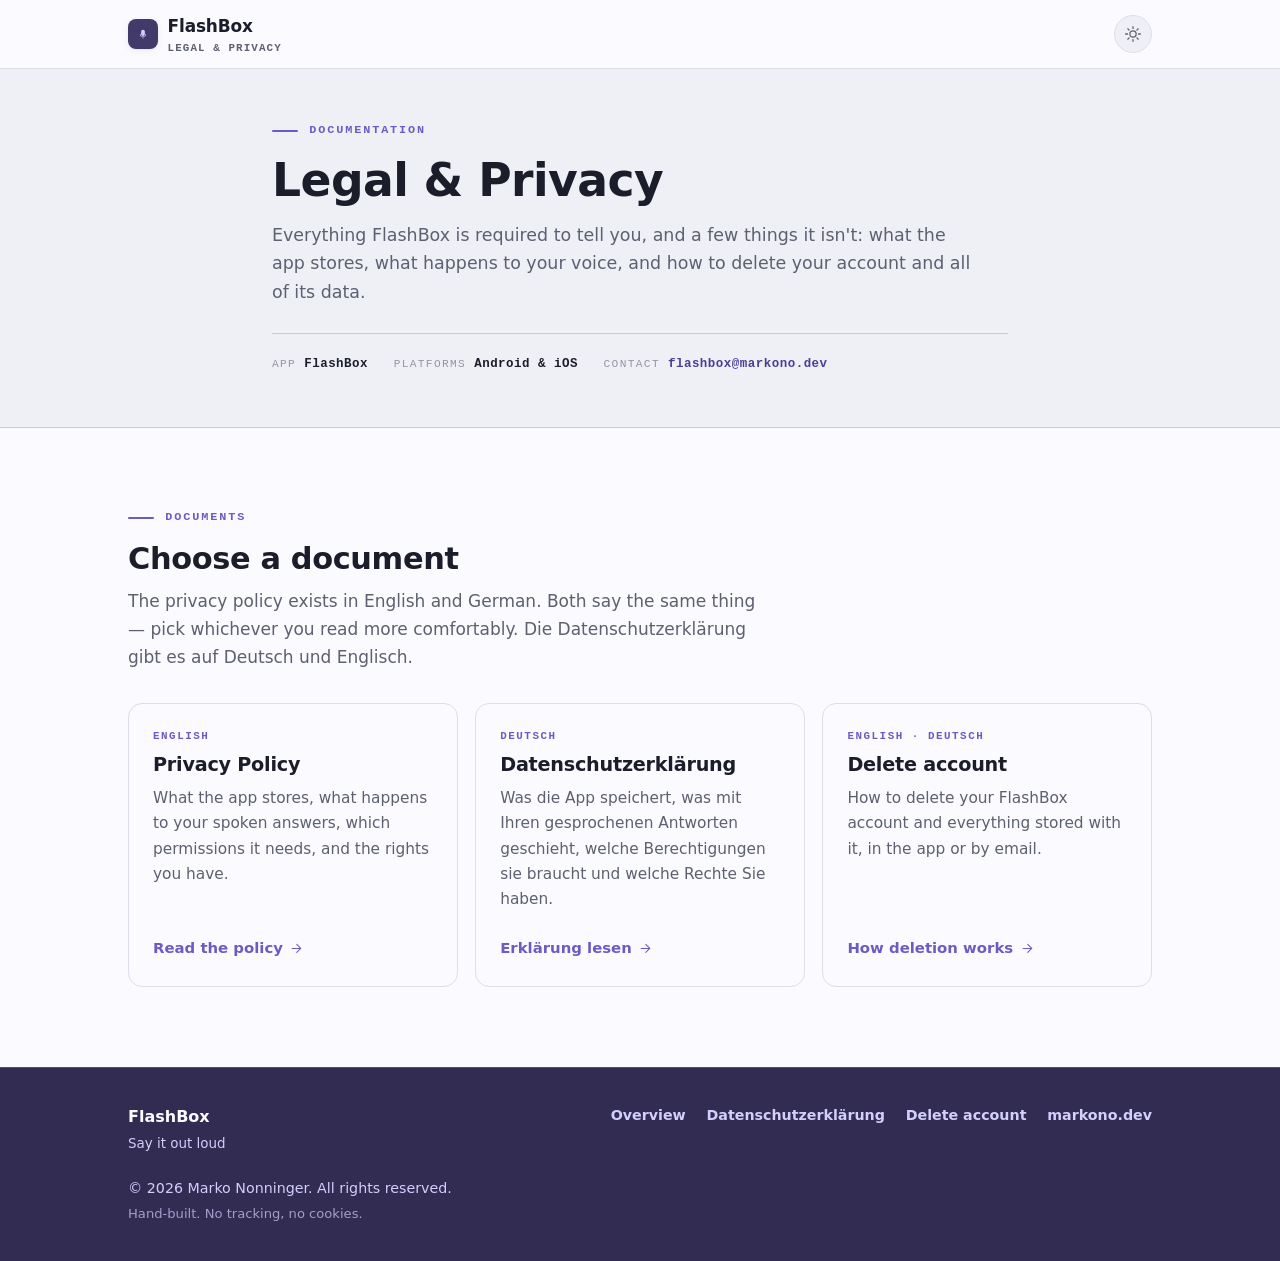
==== index.html @ 796fe986 "feat: privacy policy (EN/DE), overview and account deletion page The public legal pages for the Flas" ====
<!DOCTYPE html>
<html lang="en" data-theme="auto">
<head>
<meta charset="UTF-8">
<meta name="viewport" content="width=device-width, initial-scale=1.0">

<title>Legal &amp; Privacy — FlashBox</title>
<meta name="description" content="Legal and privacy documents for FlashBox, the spoken flashcard app: privacy policy in English and German, and how to delete your account.">
<meta name="author" content="Marko Nonninger">
<link rel="canonical" href="https://markono-code.github.io/FlashBox-Docs/">


<meta property="og:type" content="article">
<meta property="og:url" content="https://markono-code.github.io/FlashBox-Docs/">
<meta property="og:title" content="Legal &amp; Privacy — FlashBox">
<meta property="og:description" content="Legal and privacy documents for FlashBox, the spoken flashcard app: privacy policy in English and German, and how to delete your account.">

<meta name="theme-color" content="#fafaff" media="(prefers-color-scheme: light)">
<meta name="theme-color" content="#161826" media="(prefers-color-scheme: dark)">

<link rel="icon" href="assets/img/favicon.svg" type="image/svg+xml">
<link rel="stylesheet" href="assets/css/docs.css">

<script>
  (function () {
    try {
      var t = localStorage.getItem("markono.theme");
      if (t === "light" || t === "dark" || t === "auto") {
        document.documentElement.setAttribute("data-theme", t);
      }
    } catch (e) { /* private mode — the "auto" default in the markup stands */ }
  })();
</script>
</head>

<body>

<a class="skip-link" href="#main">Skip to content</a>

<header class="site-header">
  <div class="shell site-header__inner">

    <a class="brand" href="./" aria-label="FlashBox documentation — home">
      <img class="brand__logo" src="assets/img/flashbox-icon.svg" alt="" width="30" height="30">
      <span>
        <span class="brand__text">FlashBox</span>
        <span class="brand__sub">Legal &amp; Privacy</span>
      </span>
    </a>

    <div class="header-tools">

      <button type="button" class="icon-btn" id="themeToggle"
              aria-label="Colour theme: automatic" title="Colour theme: automatic">
        <svg class="icon icon--sun" viewBox="0 0 24 24" aria-hidden="true" focusable="false">
          <circle cx="12" cy="12" r="4.2"/>
          <path d="M12 2.2v2.4M12 19.4v2.4M2.2 12h2.4M19.4 12h2.4M5.1 5.1l1.7 1.7M17.2 17.2l1.7 1.7M18.9 5.1l-1.7 1.7M6.8 17.2l-1.7 1.7"/>
        </svg>
        <svg class="icon icon--moon" viewBox="0 0 24 24" aria-hidden="true" focusable="false">
          <path d="M20.5 14.8A8.6 8.6 0 0 1 9.2 3.5a8.6 8.6 0 1 0 11.3 11.3z"/>
        </svg>
      </button>
    </div>

  </div>
</header>

<main id="main">

  <section class="doc-hero">
    <div class="shell doc-hero__inner">
      <p class="kicker kicker--onDark">Documentation</p>
      <h1>Legal &amp; Privacy</h1>
      <p class="doc-hero__lead">
        Everything FlashBox is required to tell you, and a few things it isn't: what the app stores, what happens to your voice, and how to delete your account and all of its data.
      </p>

      <div class="doc-meta">
        <span class="doc-meta__item">
          <span class="doc-meta__key">App</span>
          <span class="doc-meta__val">FlashBox</span>
        </span>
        <span class="doc-meta__item">
          <span class="doc-meta__key">Platforms</span>
          <span class="doc-meta__val">Android &amp; iOS</span>
        </span>
        <span class="doc-meta__item">
          <span class="doc-meta__key">Contact</span>
          <span class="doc-meta__val"><a href="mailto:flashbox@markono.dev">flashbox@markono.dev</a></span>
        </span>
      </div>
    </div>
  </section>

  <section class="section">
    <div class="shell">
      <p class="kicker">Documents</p>
      <h2 style="font-size: clamp(1.4rem, 3vw, 1.9rem);">Choose a document</h2>
      <p style="color: var(--muted); max-width: 40rem; margin-top: .6rem;">
        The privacy policy exists in English and German. Both say the same thing —
        pick whichever you read more comfortably.
        <span lang="de">Die Datenschutzerklärung gibt es auf Deutsch und Englisch.</span>
      </p>

      <div class="doc-cards">

        <a class="doc-card" href="privacy-policy.html" hreflang="en">
          <span class="doc-card__lang">English</span>
          <h3 class="doc-card__title">Privacy Policy</h3>
          <p class="doc-card__text">
            What the app stores, what happens to your spoken answers, which permissions it needs, and the rights you have.
          </p>
          <span class="doc-card__go">
            Read the policy
            <svg class="icon" viewBox="0 0 24 24" aria-hidden="true" focusable="false">
              <path d="M5 12h13M12.5 5.5 19 12l-6.5 6.5"/>
            </svg>
          </span>
        </a>

        <a class="doc-card" href="datenschutzerklaerung.html" hreflang="de" lang="de">
          <span class="doc-card__lang">Deutsch</span>
          <h3 class="doc-card__title">Datenschutzerklärung</h3>
          <p class="doc-card__text">
            Was die App speichert, was mit Ihren gesprochenen Antworten geschieht, welche Berechtigungen sie braucht und welche Rechte Sie haben.
          </p>
          <span class="doc-card__go">
            Erklärung lesen
            <svg class="icon" viewBox="0 0 24 24" aria-hidden="true" focusable="false">
              <path d="M5 12h13M12.5 5.5 19 12l-6.5 6.5"/>
            </svg>
          </span>
        </a>

        <a class="doc-card" href="delete-account/" hreflang="en">
          <span class="doc-card__lang">English · Deutsch</span>
          <h3 class="doc-card__title">Delete account</h3>
          <p class="doc-card__text">
            How to delete your FlashBox account and everything stored with it, in the app or by email.
          </p>
          <span class="doc-card__go">
            How deletion works
            <svg class="icon" viewBox="0 0 24 24" aria-hidden="true" focusable="false">
              <path d="M5 12h13M12.5 5.5 19 12l-6.5 6.5"/>
            </svg>
          </span>
        </a>

      </div>
    </div>
  </section>

</main>

<footer class="site-footer">
  <div class="shell site-footer__inner">
    <div class="site-footer__brand">
      <span class="brand__text">FlashBox</span>
      <span class="site-footer__tagline">Say it out loud</span>
    </div>

    <nav class="site-footer__links" aria-label="Documents">
      <a href="./">Overview</a>
      <a href="datenschutzerklaerung.html" lang="de">Datenschutzerklärung</a>
      <a href="delete-account/">Delete account</a>
      <a href="https://markono.dev/" rel="noopener">markono.dev</a>
    </nav>

    <div class="site-footer__meta">
      <span>&copy; <span id="year">2026</span> Marko Nonninger. All rights reserved.</span>
      <span class="site-footer__built">Hand-built. No tracking, no cookies.</span>
    </div>
  </div>
</footer>

<script src="assets/js/docs.js"></script>
</body>
</html>
---- assets/css/docs.css ----
/* =============================================================================
   FlashBox — documentation stylesheet

   A sibling to markono.dev and the Tap2Card docs, not a copy. Structure, spacing,
   type scale and the component vocabulary (.shell, .kicker, .btn, .site-header,
   .site-footer) are theirs; what changes is the token block, taken from the
   app's own Color.kt (Android/app/src/main/java/com/flashbox/ui/theme/Color.kt):

       #6B5CC4  accent        (light)      #9184D9  accent        (dark)
       #4A3D99  accentText    (light)      #B5ABFC  accentPressed (dark)
       #FAFAFF  surface       (light)      #161826  bg            (dark)
       #EFF0F6  bg            (light)      #20222F  surface       (dark)

   Three deliberate choices, as the family asks: the ground is the app's own
   lavender-tinted off-white and night blue; the display face stays system sans
   (no webfont - a font link would be the only third-party request on a page
   whose footer says there is none); there is no second accent.

   No build step, no dependencies. Opening the file in a browser is the whole
   dev loop.

   Teil einer Design-Familie: markono.dev, Tap2Card-Docs, Ausgetrunken-Docs und
   FlashBox-Docs teilen Struktur, Komponentennamen, Token-Vokabular und
   Theme-Mechanik. Was sie teilen, was bewusst auseinanderlaeuft und warum es
   KEINE gemeinsame CSS-Datei gibt, steht in MarkoNoDev/docs/DESIGN_FAMILY.md.
   Aenderungen am Skelett gehoeren in alle Dateien.

   Structure
     1. Tokens          — light + dark, one place
     2. Reset & base
     3. Layout helpers  — .shell, .kicker
     4. Components      — buttons, icons, panels
     5. Header & nav
     6. Doc hero
     7. Landing page
     8. Legal documents — TOC, prose, permissions
     9. Footer
    10. Motion & print
   ============================================================================= */

/* ============================================================ 1. TOKENS ==== */

:root {
  /* Colour — light */
  --bg:            #fafaff;
  --bg-alt:        #eff0f6;
  --bg-deep:       #4a3d99;
  --bg-deep-2:     #332c52;
  --hero-bg:       #eff0f6;

  --ink:           #2b2e3f;
  --ink-strong:    #1b1d2a;
  --muted:         #5c6070;

  --line:          #dcdeea;
  --line-strong:   #c5c9d8;

  --accent:        #6b5cc4;
  --accent-strong: #4a3d99;
  --accent-soft:   #e2ddf8;
  --link:          #4a3d99;

  --on-deep:       #fafaff;
  --on-deep-soft:  #d2cefd;
  --on-deep-line:  rgba(255, 255, 255, .16);

  --warn:          #8a6320;
  --warn-bg:       #f6eddc;
  --warn-line:     #e3cfa4;

  --shadow-sm:     0 1px 2px rgba(27, 34, 43, .06), 0 2px 8px rgba(27, 34, 43, .05);
  --shadow-md:     0 2px 6px rgba(27, 34, 43, .07), 0 12px 32px rgba(27, 34, 43, .10);

  /* Type — identical to markono.dev, so no webfont and no flash of fallback. */
  --font-sans: "Segoe UI", system-ui, -apple-system, "Helvetica Neue", Arial, sans-serif;
  --font-mono: ui-monospace, "SFMono-Regular", "JetBrains Mono", "Cascadia Mono",
               Consolas, "Liberation Mono", monospace;

  /* Space & shape */
  --shell:   1120px;
  --gutter:  clamp(1.25rem, 5vw, 3rem);
  --radius:  14px;
  --radius-sm: 9px;

  --header-h: 68px;

  color-scheme: light;
}

/* Dark palette. The inline head script writes data-theme on <html>: "light",
   "dark" or "auto". Two selectors need it — an explicit dark choice, and "auto"
   while the OS is dark — so the block is repeated once inside the media query.
   Keep the two copies in sync; they are the only duplicated rules in this file. */
:root[data-theme="light"] { color-scheme: light; }

:root[data-theme="dark"] {
  --bg:            #161826;
  --bg-alt:        #20222f;
  --bg-deep:       #332c52;
  --bg-deep-2:     #12131d;
  --hero-bg:       #20222f;

  --ink:           #e9e9ed;
  --ink-strong:    #fafaff;
  --muted:         #9397ab;

  --line:          #33364a;
  --line-strong:   #4b5066;

  --accent:        #9184d9;
  --accent-strong: #b5abfc;
  --accent-soft:   #332c52;
  --link:          #b5abfc;

  --on-deep:       #e9e9ed;
  --on-deep-soft:  #d2cefd;
  --on-deep-line:  rgba(255, 255, 255, .12);

  --warn:          #e0b970;
  --warn-bg:       #33280f;
  --warn-line:     #574417;

  --shadow-sm:     0 1px 2px rgba(0, 0, 0, .3), 0 2px 8px rgba(0, 0, 0, .22);
  --shadow-md:     0 2px 6px rgba(0, 0, 0, .35), 0 12px 32px rgba(0, 0, 0, .3);

  color-scheme: dark;
}

@media (prefers-color-scheme: dark) {
  :root[data-theme="auto"] {
    --bg:            #161826;
    --bg-alt:        #20222f;
    --bg-deep:       #332c52;
    --bg-deep-2:     #12131d;
    --hero-bg:       #20222f;

    --ink:           #e9e9ed;
    --ink-strong:    #fafaff;
    --muted:         #9397ab;

    --line:          #33364a;
    --line-strong:   #4b5066;

    --accent:        #9184d9;
    --accent-strong: #b5abfc;
    --accent-soft:   #332c52;
    --link:          #b5abfc;

    --on-deep:       #e9e9ed;
    --on-deep-soft:  #d2cefd;
    --on-deep-line:  rgba(255, 255, 255, .12);

    --warn:          #e0b970;
    --warn-bg:       #33280f;
    --warn-line:     #574417;

    --shadow-sm:     0 1px 2px rgba(0, 0, 0, .3), 0 2px 8px rgba(0, 0, 0, .22);
    --shadow-md:     0 2px 6px rgba(0, 0, 0, .35), 0 12px 32px rgba(0, 0, 0, .3);

    color-scheme: dark;
  }
}


/* ==================================================== 2. RESET & BASE ==== */

*, *::before, *::after { box-sizing: border-box; }

html {
  scroll-behavior: smooth;
  scroll-padding-top: calc(var(--header-h) + 20px);
  -webkit-text-size-adjust: 100%;
}

body {
  margin: 0;
  background: var(--bg);
  color: var(--ink);
  font-family: var(--font-sans);
  font-size: 1.0625rem;
  line-height: 1.65;
  -webkit-font-smoothing: antialiased;
  text-rendering: optimizeLegibility;
}

h1, h2, h3, h4 {
  margin: 0;
  color: var(--ink-strong);
  line-height: 1.18;
  font-weight: 700;
  letter-spacing: -0.012em;
}

p { margin: 0 0 1.05em; }
p:last-child { margin-bottom: 0; }

ul, ol { margin: 0; padding: 0; list-style: none; }

a { color: var(--link); text-decoration: none; }
a:hover { text-decoration: underline; text-underline-offset: 3px; }

strong { font-weight: 700; color: var(--ink-strong); }

img { max-width: 100%; height: auto; display: block; }

:focus-visible {
  outline: 2px solid var(--accent);
  outline-offset: 3px;
  border-radius: 4px;
}

.skip-link {
  position: absolute;
  left: -9999px;
  top: 0;
  z-index: 200;
  background: var(--accent);
  color: #fff;
  padding: 12px 20px;
  border-radius: 0 0 var(--radius-sm) 0;
  font-weight: 600;
}
.skip-link:focus { left: 0; text-decoration: none; }

.visually-hidden {
  position: absolute;
  width: 1px; height: 1px;
  margin: -1px; padding: 0;
  overflow: hidden;
  clip: rect(0 0 0 0);
  white-space: nowrap;
  border: 0;
}


/* =================================================== 3. LAYOUT HELPERS ==== */

.shell {
  width: 100%;
  max-width: var(--shell);
  margin-inline: auto;
  padding-inline: var(--gutter);
}

.section { padding-block: clamp(3rem, 7vw, 5rem); }
.section--alt { background: var(--bg-alt); border-block: 1px solid var(--line); }

/* Small mono label above a title — the "code" side of the brand, carried over
   from markono.dev unchanged because it is the most recognisable element there. */
.kicker {
  font-family: var(--font-mono);
  font-size: .74rem;
  font-weight: 600;
  letter-spacing: .16em;
  text-transform: uppercase;
  color: var(--accent);
  margin: 0 0 .85rem;
  display: flex;
  align-items: center;
  gap: .7rem;
}
.kicker::before {
  content: "";
  width: 26px;
  height: 2px;
  background: currentColor;
  flex: 0 0 auto;
  border-radius: 2px;
}
.kicker--onDark { color: var(--on-deep-soft); }


/* ======================================================= 4. COMPONENTS ==== */

.icon {
  width: 1.15em;
  height: 1.15em;
  flex: 0 0 auto;
  fill: none;
  stroke: currentColor;
  stroke-width: 1.7;
  stroke-linecap: round;
  stroke-linejoin: round;
}

.btn {
  --btn-bg: transparent;
  --btn-fg: var(--ink-strong);
  --btn-bd: var(--line-strong);

  display: inline-flex;
  align-items: center;
  justify-content: center;
  gap: .55em;
  padding: .78em 1.5em;
  border: 1px solid var(--btn-bd);
  border-radius: 999px;
  background: var(--btn-bg);
  color: var(--btn-fg);
  font: inherit;
  font-size: .975rem;
  font-weight: 600;
  line-height: 1.2;
  cursor: pointer;
  transition: transform .18s ease, box-shadow .18s ease,
              background-color .18s ease, border-color .18s ease, color .18s ease;
}
.btn:hover {
  text-decoration: none;
  transform: translateY(-2px);
  box-shadow: var(--shadow-sm);
}
.btn:active { transform: translateY(0); }

.btn--primary {
  --btn-bg: var(--accent);
  --btn-fg: #ffffff;
  --btn-bd: var(--accent);
}
.btn--primary:hover { --btn-bg: var(--accent-strong); --btn-bd: var(--accent-strong); }
/* The dark accent is a light turquoise, so filled buttons flip to dark ink. */
:root[data-theme="dark"] .btn--primary { --btn-fg: #161826; }
@media (prefers-color-scheme: dark) {
  :root[data-theme="auto"] .btn--primary { --btn-fg: #161826; }
}

.btn--outline { --btn-bg: var(--bg); }
.btn--outline:hover { --btn-bd: var(--accent); --btn-fg: var(--accent); }

.btn--ghost {
  --btn-bg: transparent;
  --btn-fg: var(--on-deep);
  --btn-bd: var(--on-deep-line);
}
.btn--ghost:hover { --btn-bd: var(--on-deep); }

.btn--small { padding: .6em 1.15em; font-size: .89rem; }

.btn-row { display: flex; flex-wrap: wrap; gap: .7rem; }

/* Panels ----------------------------------------------------------------- */

/* The lead callout at the top of each policy — the one thing a reader who
   scrolls no further should still take away. */
.callout {
  background: var(--accent-soft);
  border: 1px solid transparent;
  border-left: 3px solid var(--accent);
  border-radius: 0 var(--radius-sm) var(--radius-sm) 0;
  padding: 1.15rem 1.4rem;
  margin-block: 1.6rem;
}
.callout p { margin-bottom: .6em; }
.callout__label {
  display: block;
  font-family: var(--font-mono);
  font-size: .7rem;
  font-weight: 700;
  letter-spacing: .13em;
  text-transform: uppercase;
  color: var(--accent);
  margin-bottom: .4rem;
}

/* Quiet bordered block for contact blocks and factual notes. */
.panel {
  background: var(--bg-alt);
  border: 1px solid var(--line);
  border-radius: var(--radius-sm);
  padding: 1.15rem 1.4rem;
  margin-block: 1.4rem;
}
.panel--warn {
  background: var(--warn-bg);
  border-color: var(--warn-line);
}
.panel--warn .panel__label { color: var(--warn); }
.panel__label {
  display: block;
  font-family: var(--font-mono);
  font-size: .7rem;
  font-weight: 700;
  letter-spacing: .13em;
  text-transform: uppercase;
  color: var(--muted);
  margin-bottom: .45rem;
}


/* ==================================================== 5. HEADER & NAV ==== */

.site-header {
  position: sticky;
  top: 0;
  z-index: 100;
  background: color-mix(in srgb, var(--bg) 88%, transparent);
  backdrop-filter: saturate(160%) blur(12px);
  -webkit-backdrop-filter: saturate(160%) blur(12px);
  border-bottom: 1px solid var(--line);
}

.site-header__inner {
  min-height: var(--header-h);
  display: flex;
  align-items: center;
  gap: 1rem;
  padding-block: .5rem;
}

.brand {
  display: inline-flex;
  align-items: center;
  gap: .6rem;
  color: var(--ink-strong);
  font-weight: 700;
  letter-spacing: -0.01em;
  margin-right: auto;
}
.brand:hover { text-decoration: none; }
.brand__logo {
  width: 30px;
  height: 30px;
  border-radius: 8px;
  flex: 0 0 auto;
  box-shadow: var(--shadow-sm);
}
.brand__text { font-size: 1.06rem; }
.brand__sub {
  display: block;
  font-family: var(--font-mono);
  font-size: .68rem;
  font-weight: 600;
  letter-spacing: .1em;
  text-transform: uppercase;
  color: var(--muted);
  line-height: 1.3;
}

.header-tools { display: flex; align-items: center; gap: .5rem; }

/* Language pair. Unlike markono.dev these are links, not buttons — each
   language is its own document here, which is what a legal page wants. */
.lang-switch {
  display: inline-flex;
  border: 1px solid var(--line);
  border-radius: 999px;
  padding: 2px;
  background: var(--bg-alt);
}
.lang-switch__btn {
  appearance: none;
  border: 0;
  background: transparent;
  color: var(--muted);
  font: inherit;
  font-family: var(--font-mono);
  font-size: .74rem;
  font-weight: 700;
  letter-spacing: .06em;
  padding: .38em .72em;
  border-radius: 999px;
  cursor: pointer;
  transition: background-color .18s ease, color .18s ease;
}
.lang-switch__btn:hover { color: var(--ink-strong); text-decoration: none; }
.lang-switch__btn[aria-current="true"] {
  background: var(--accent);
  color: #fff;
}
.lang-switch__btn[aria-current="true"]:hover { color: #fff; }
:root[data-theme="dark"] .lang-switch__btn[aria-current="true"],
:root[data-theme="dark"] .lang-switch__btn[aria-current="true"]:hover { color: #161826; }
@media (prefers-color-scheme: dark) {
  :root[data-theme="auto"] .lang-switch__btn[aria-current="true"],
  :root[data-theme="auto"] .lang-switch__btn[aria-current="true"]:hover { color: #161826; }
}

.icon-btn {
  appearance: none;
  display: inline-grid;
  place-items: center;
  width: 38px; height: 38px;
  border: 1px solid var(--line);
  border-radius: 999px;
  background: var(--bg-alt);
  color: var(--muted);
  cursor: pointer;
  transition: color .18s ease, border-color .18s ease;
}
.icon-btn:hover { color: var(--ink-strong); border-color: var(--line-strong); }
.icon-btn .icon { width: 18px; height: 18px; }

/* Sun by day, moon by night — one is always hidden. */
.icon--moon { display: none; }
:root[data-theme="dark"] .icon--sun  { display: none; }
:root[data-theme="dark"] .icon--moon { display: block; }
@media (prefers-color-scheme: dark) {
  :root[data-theme="auto"] .icon--sun  { display: none; }
  :root[data-theme="auto"] .icon--moon { display: block; }
}

@media (max-width: 520px) {
  .brand__text { font-size: .98rem; }
  .brand__sub { display: none; }
}


/* ======================================================== 6. DOC HERO ==== */

/* The hero is a quiet tinted band, not a block of brand colour. It used to be a
   full-strength field of the accent across the whole width, which shouted louder
   than the text it framed. Instead of restyling every child, the block redefines
   the three --on-deep tokens to the ordinary text tokens: every rule underneath
   keeps working, and it resolves correctly in both themes at once. */
.doc-hero {
  --on-deep:      var(--ink-strong);
  --on-deep-soft: var(--muted);
  --on-deep-line: var(--line-strong);

  background: var(--hero-bg);
  color: var(--ink);
  padding-block: clamp(2.25rem, 5vw, 3.25rem);
  border-bottom: 1px solid var(--line-strong);
}
.doc-hero .kicker--onDark { color: var(--accent); }
.doc-hero__inner { max-width: 52rem; }

/* On a document page the prose starts after the contents rail, so the heading
   has to start there too — otherwise the title floats a column to the left of
   everything it introduces. Same grid, same gap, content in the second track. */
.doc-hero--doc .doc-hero__inner {
  max-width: none;
  display: grid;
  grid-template-columns: 15rem minmax(0, 1fr);
  gap: clamp(2rem, 5vw, 3.5rem);
}
.doc-hero--doc .doc-hero__inner > * { grid-column: 2; max-width: 44rem; }
@media (max-width: 900px) {
  .doc-hero--doc .doc-hero__inner { display: block; }
}
.doc-hero h1 {
  color: var(--on-deep);
  font-size: clamp(1.9rem, 4.6vw, 2.85rem);
  margin-bottom: .8rem;
}
.doc-hero__lead {
  color: var(--on-deep-soft);
  font-size: 1.09rem;
  max-width: 44rem;
}

/* Facts under the title: app, version scope, last updated. */
.doc-meta {
  display: flex;
  flex-wrap: wrap;
  gap: .5rem 1.6rem;
  margin-top: 1.6rem;
  padding-top: 1.3rem;
  border-top: 1px solid var(--on-deep-line);
  font-family: var(--font-mono);
  font-size: .78rem;
  letter-spacing: .04em;
  color: var(--on-deep-soft);
}
.doc-meta__item { display: flex; align-items: baseline; gap: .5rem; }
.doc-meta__key { opacity: .62; text-transform: uppercase; letter-spacing: .12em; font-size: .7rem; }
.doc-meta__val { color: var(--on-deep); font-weight: 600; }


/* ==================================================== 7. LANDING PAGE ==== */

.doc-cards {
  display: grid;
  grid-template-columns: repeat(auto-fit, minmax(15.5rem, 1fr));
  gap: 1.1rem;
  margin-top: 2rem;
}

.doc-card {
  display: flex;
  flex-direction: column;
  gap: .55rem;
  background: var(--bg);
  border: 1px solid var(--line);
  border-radius: var(--radius);
  padding: 1.5rem 1.5rem 1.6rem;
  color: var(--ink);
  transition: transform .18s ease, box-shadow .18s ease, border-color .18s ease;
}
.doc-card:hover {
  text-decoration: none;
  transform: translateY(-3px);
  border-color: var(--accent);
  box-shadow: var(--shadow-md);
}
.doc-card__lang {
  font-family: var(--font-mono);
  font-size: .68rem;
  font-weight: 700;
  letter-spacing: .14em;
  text-transform: uppercase;
  color: var(--accent);
}
.doc-card__title { font-size: 1.2rem; }
.doc-card__text { color: var(--muted); font-size: .96rem; margin: 0; }
.doc-card__go {
  margin-top: auto;
  padding-top: .9rem;
  display: inline-flex;
  align-items: center;
  gap: .4rem;
  color: var(--accent);
  font-weight: 600;
  font-size: .93rem;
}
.doc-card:hover .doc-card__go .icon { transform: translateX(3px); }
.doc-card__go .icon { width: 1em; height: 1em; transition: transform .18s ease; }

/* Two-up contact strip at the bottom of the landing page. */
.info-grid {
  display: grid;
  grid-template-columns: repeat(auto-fit, minmax(16rem, 1fr));
  gap: 1.1rem;
  margin-top: 2rem;
}
.info-tile {
  background: var(--bg);
  border: 1px solid var(--line);
  border-radius: var(--radius);
  padding: 1.35rem 1.5rem;
}
.info-tile h3 { font-size: 1.02rem; margin-bottom: .4rem; }
.info-tile p { color: var(--muted); font-size: .95rem; margin: 0; }
.info-tile a { font-weight: 600; }


/* ================================================ 8. LEGAL DOCUMENTS ==== */

.doc-layout {
  display: grid;
  grid-template-columns: 15rem minmax(0, 1fr);
  gap: clamp(2rem, 5vw, 3.5rem);
  align-items: start;
  padding-block: clamp(2.5rem, 6vw, 4rem);
}
@media (max-width: 900px) {
  .doc-layout { grid-template-columns: minmax(0, 1fr); gap: 2rem; }
}

/* Contents rail. Sticky beside the text on desktop, a plain block above it on
   small screens — a ten-section policy is otherwise a wall. */
.toc {
  position: sticky;
  top: calc(var(--header-h) + 20px);
  border-left: 2px solid var(--line);
  padding-left: 1.1rem;
}
@media (max-width: 900px) {
  .toc {
    position: static;
    border-left: 0;
    padding: 1.2rem 1.4rem;
    background: var(--bg-alt);
    border: 1px solid var(--line);
    border-radius: var(--radius-sm);
  }
}
.toc__title {
  font-family: var(--font-mono);
  font-size: .7rem;
  font-weight: 700;
  letter-spacing: .14em;
  text-transform: uppercase;
  color: var(--muted);
  margin-bottom: .8rem;
}
.toc__list { display: flex; flex-direction: column; gap: .1rem; }
.toc__link {
  display: block;
  padding: .3rem 0;
  color: var(--muted);
  font-size: .93rem;
  line-height: 1.4;
  transition: color .16s ease;
}
.toc__link:hover { color: var(--accent); text-decoration: none; }
.toc__num {
  font-family: var(--font-mono);
  font-size: .78rem;
  color: var(--accent);
  margin-right: .45rem;
}

/* The prose itself. Measure is capped so long clauses stay readable. */
.legal { max-width: 44rem; }

.legal h2 {
  font-size: clamp(1.25rem, 2.4vw, 1.5rem);
  margin-top: 2.75rem;
  margin-bottom: .85rem;
  padding-bottom: .55rem;
  border-bottom: 1px solid var(--line);
  scroll-margin-top: calc(var(--header-h) + 20px);
}
.legal > h2:first-child { margin-top: 0; }

.legal h2 .legal__num {
  font-family: var(--font-mono);
  font-size: .78em;
  color: var(--accent);
  margin-right: .55rem;
}

.legal h3 {
  font-size: 1.03rem;
  margin-top: 1.6rem;
  margin-bottom: .55rem;
  color: var(--ink-strong);
}

.legal p { margin-bottom: 1em; }

.legal ul {
  list-style: none;
  display: flex;
  flex-direction: column;
  gap: .5rem;
  margin-bottom: 1.15em;
}
.legal ul li {
  position: relative;
  padding-left: 1.4rem;
}
.legal ul li::before {
  content: "";
  position: absolute;
  left: .3rem;
  top: .68em;
  width: 5px; height: 5px;
  border-radius: 50%;
  background: var(--accent);
}
.legal ul ul { margin-top: .5rem; margin-bottom: 0; }

.legal .callout ul,
.legal .panel ul { margin-bottom: 0; }
.legal .callout p:last-child,
.legal .panel p:last-child { margin-bottom: 0; }

/* App permissions — three cards, each with a stroke icon in the header. The
   emoji the old page used are replaced by icons from the markono.dev set so
   both languages render identically on every platform. */
.perm-grid {
  display: grid;
  grid-template-columns: repeat(auto-fit, minmax(14rem, 1fr));
  gap: 1rem;
  margin-block: 1.4rem;
}
.perm-card {
  background: var(--bg-alt);
  border: 1px solid var(--line);
  border-radius: var(--radius-sm);
  padding: 1.2rem 1.3rem;
}
.perm-card__head {
  display: flex;
  align-items: center;
  gap: .6rem;
  margin-bottom: .7rem;
  padding-bottom: .7rem;
  border-bottom: 1px solid var(--line);
}
.perm-card__head .icon { color: var(--accent); width: 1.3em; height: 1.3em; }
.perm-card__head h3 { margin: 0; font-size: .99rem; }
.perm-card p { font-size: .93rem; margin-bottom: .55em; }
.perm-card p:last-child { margin-bottom: 0; }
.perm-card .perm-card__key {
  font-family: var(--font-mono);
  font-size: .68rem;
  font-weight: 700;
  letter-spacing: .1em;
  text-transform: uppercase;
  color: var(--muted);
  display: block;
}

/* Back link above the hero on sub-pages. */
.backlink {
  display: inline-flex;
  align-items: center;
  gap: .45rem;
  color: var(--on-deep-soft);
  font-size: .92rem;
  font-weight: 600;
  margin-bottom: 1.4rem;
}
.backlink:hover { color: var(--on-deep); text-decoration: none; }
.backlink .icon { width: 1em; height: 1em; }
.backlink:hover .icon { transform: translateX(-3px); }
.backlink .icon { transition: transform .18s ease; }

/* Foot of a legal document — the revision line, quiet. */
.legal__foot {
  margin-top: 3rem;
  padding-top: 1.3rem;
  border-top: 1px solid var(--line);
  color: var(--muted);
  font-size: .89rem;
}

/* The bilingual deletion page stacks two language blocks; this rules them off. */
.lang-block + .lang-block {
  margin-top: 3.5rem;
  padding-top: 3rem;
  border-top: 1px solid var(--line);
}
.lang-block__tag {
  display: inline-flex;
  align-items: center;
  font-family: var(--font-mono);
  font-size: .7rem;
  font-weight: 700;
  letter-spacing: .14em;
  text-transform: uppercase;
  color: var(--accent);
  background: var(--accent-soft);
  border-radius: 999px;
  padding: .3em .8em;
  margin-bottom: 1rem;
}


/* =========================================================== 9. FOOTER ==== */

.site-footer {
  background: var(--bg-deep-2);
  color: var(--on-deep-soft);
  border-top: 1px solid var(--on-deep-line);
  padding-block: 2.25rem;
  font-size: .89rem;
}
.site-footer__inner {
  display: flex;
  flex-wrap: wrap;
  align-items: flex-start;
  justify-content: space-between;
  gap: 1.4rem 2rem;
}
.site-footer__brand { display: flex; flex-direction: column; gap: .15rem; }
.site-footer__brand .brand__text { color: var(--on-deep); font-weight: 700; font-size: 1rem; }
.site-footer__tagline { color: var(--on-deep-soft); font-size: .84rem; }
.site-footer__links {
  display: flex;
  flex-wrap: wrap;
  gap: .3rem 1.3rem;
}
.site-footer__links a { color: var(--on-deep-soft); font-weight: 600; }
.site-footer__links a:hover { color: var(--on-deep); }
.site-footer__meta { display: flex; flex-direction: column; gap: .15rem; }
.site-footer__built { opacity: .7; font-size: .82rem; }


/* ================================================= 10. MOTION & PRINT ==== */

@media (prefers-reduced-motion: reduce) {
  html { scroll-behavior: auto; }
  *, *::before, *::after {
    animation-duration: .001ms !important;
    transition-duration: .001ms !important;
  }
}

/* A privacy policy gets printed and filed more often than most pages — make
   that copy readable rather than a screenshot of a dark website. */
@media print {
  .site-header, .toc, .site-footer, .backlink, .btn-row { display: none !important; }
  body { background: #fff; color: #000; font-size: 11pt; }
  .doc-hero { background: #fff; color: #000; border-bottom: 1px solid #999; padding-block: 0 1rem; }
  .doc-hero h1, .doc-meta__val { color: #000; }
  .doc-meta { color: #444; border-top-color: #ccc; }
  .doc-layout { display: block; padding-block: 1rem; }
  .legal { max-width: none; }
  .legal h2 { page-break-after: avoid; border-bottom-color: #999; }
  .perm-grid { display: block; }
  .perm-card, .panel, .callout { page-break-inside: avoid; border: 1px solid #bbb; background: #fff; }
  a { color: #000; text-decoration: underline; }
}
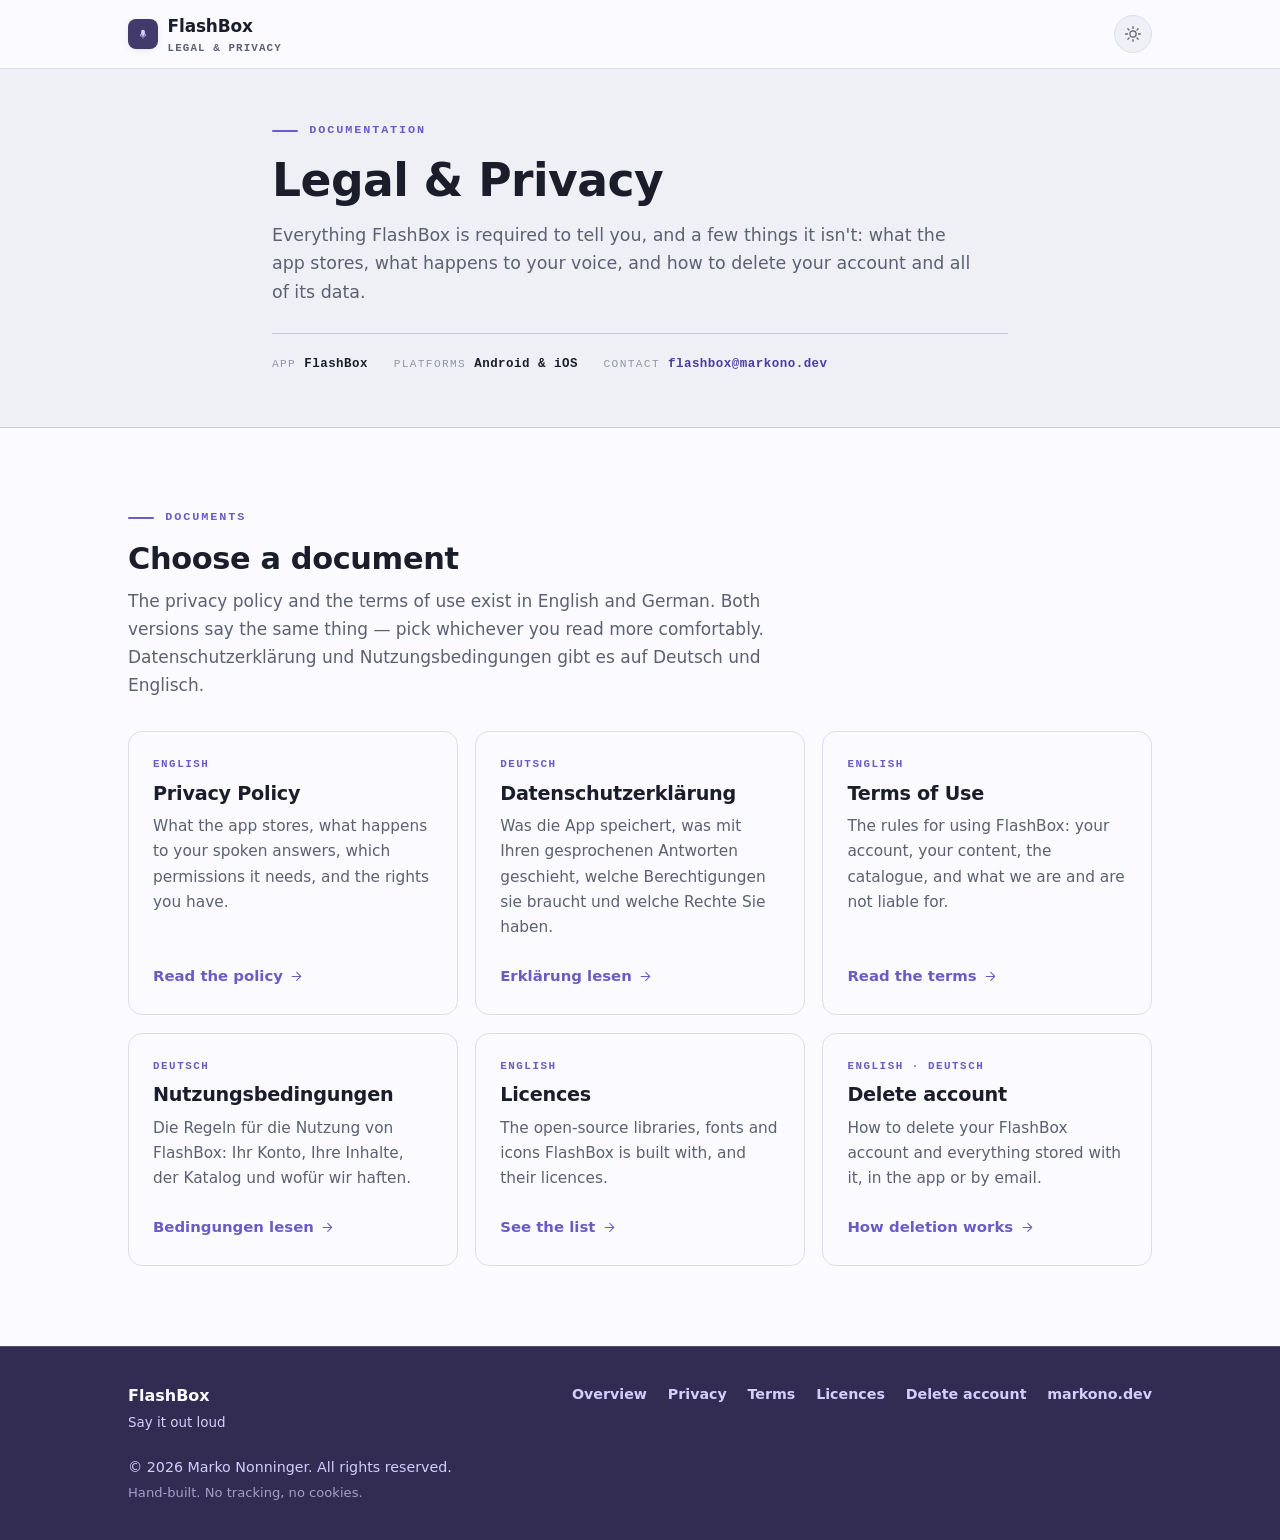
==== commit 87190f19: "feat: terms of use (EN/DE) and licences page; README brought up to date The app's About & help scree" ====
--- a/index.html
+++ b/index.html
@@ -97,9 +97,9 @@
       <p class="kicker">Documents</p>
       <h2 style="font-size: clamp(1.4rem, 3vw, 1.9rem);">Choose a document</h2>
       <p style="color: var(--muted); max-width: 40rem; margin-top: .6rem;">
-        The privacy policy exists in English and German. Both say the same thing —
-        pick whichever you read more comfortably.
-        <span lang="de">Die Datenschutzerklärung gibt es auf Deutsch und Englisch.</span>
+        The privacy policy and the terms of use exist in English and German. Both
+        versions say the same thing — pick whichever you read more comfortably.
+        <span lang="de">Datenschutzerklärung und Nutzungsbedingungen gibt es auf Deutsch und Englisch.</span>
       </p>
 
       <div class="doc-cards">
@@ -126,6 +126,48 @@
           </p>
           <span class="doc-card__go">
             Erklärung lesen
+            <svg class="icon" viewBox="0 0 24 24" aria-hidden="true" focusable="false">
+              <path d="M5 12h13M12.5 5.5 19 12l-6.5 6.5"/>
+            </svg>
+          </span>
+        </a>
+
+        <a class="doc-card" href="terms.html" hreflang="en">
+          <span class="doc-card__lang">English</span>
+          <h3 class="doc-card__title">Terms of Use</h3>
+          <p class="doc-card__text">
+            The rules for using FlashBox: your account, your content, the catalogue, and what we are and are not liable for.
+          </p>
+          <span class="doc-card__go">
+            Read the terms
+            <svg class="icon" viewBox="0 0 24 24" aria-hidden="true" focusable="false">
+              <path d="M5 12h13M12.5 5.5 19 12l-6.5 6.5"/>
+            </svg>
+          </span>
+        </a>
+
+        <a class="doc-card" href="nutzungsbedingungen.html" hreflang="de" lang="de">
+          <span class="doc-card__lang">Deutsch</span>
+          <h3 class="doc-card__title">Nutzungsbedingungen</h3>
+          <p class="doc-card__text">
+            Die Regeln für die Nutzung von FlashBox: Ihr Konto, Ihre Inhalte, der Katalog und wofür wir haften.
+          </p>
+          <span class="doc-card__go">
+            Bedingungen lesen
+            <svg class="icon" viewBox="0 0 24 24" aria-hidden="true" focusable="false">
+              <path d="M5 12h13M12.5 5.5 19 12l-6.5 6.5"/>
+            </svg>
+          </span>
+        </a>
+
+        <a class="doc-card" href="licenses.html" hreflang="en">
+          <span class="doc-card__lang">English</span>
+          <h3 class="doc-card__title">Licences</h3>
+          <p class="doc-card__text">
+            The open-source libraries, fonts and icons FlashBox is built with, and their licences.
+          </p>
+          <span class="doc-card__go">
+            See the list
             <svg class="icon" viewBox="0 0 24 24" aria-hidden="true" focusable="false">
               <path d="M5 12h13M12.5 5.5 19 12l-6.5 6.5"/>
             </svg>
@@ -161,7 +203,9 @@
 
     <nav class="site-footer__links" aria-label="Documents">
       <a href="./">Overview</a>
-      <a href="datenschutzerklaerung.html" lang="de">Datenschutzerklärung</a>
+      <a href="privacy-policy.html">Privacy</a>
+      <a href="terms.html">Terms</a>
+      <a href="licenses.html">Licences</a>
       <a href="delete-account/">Delete account</a>
       <a href="https://markono.dev/" rel="noopener">markono.dev</a>
     </nav>
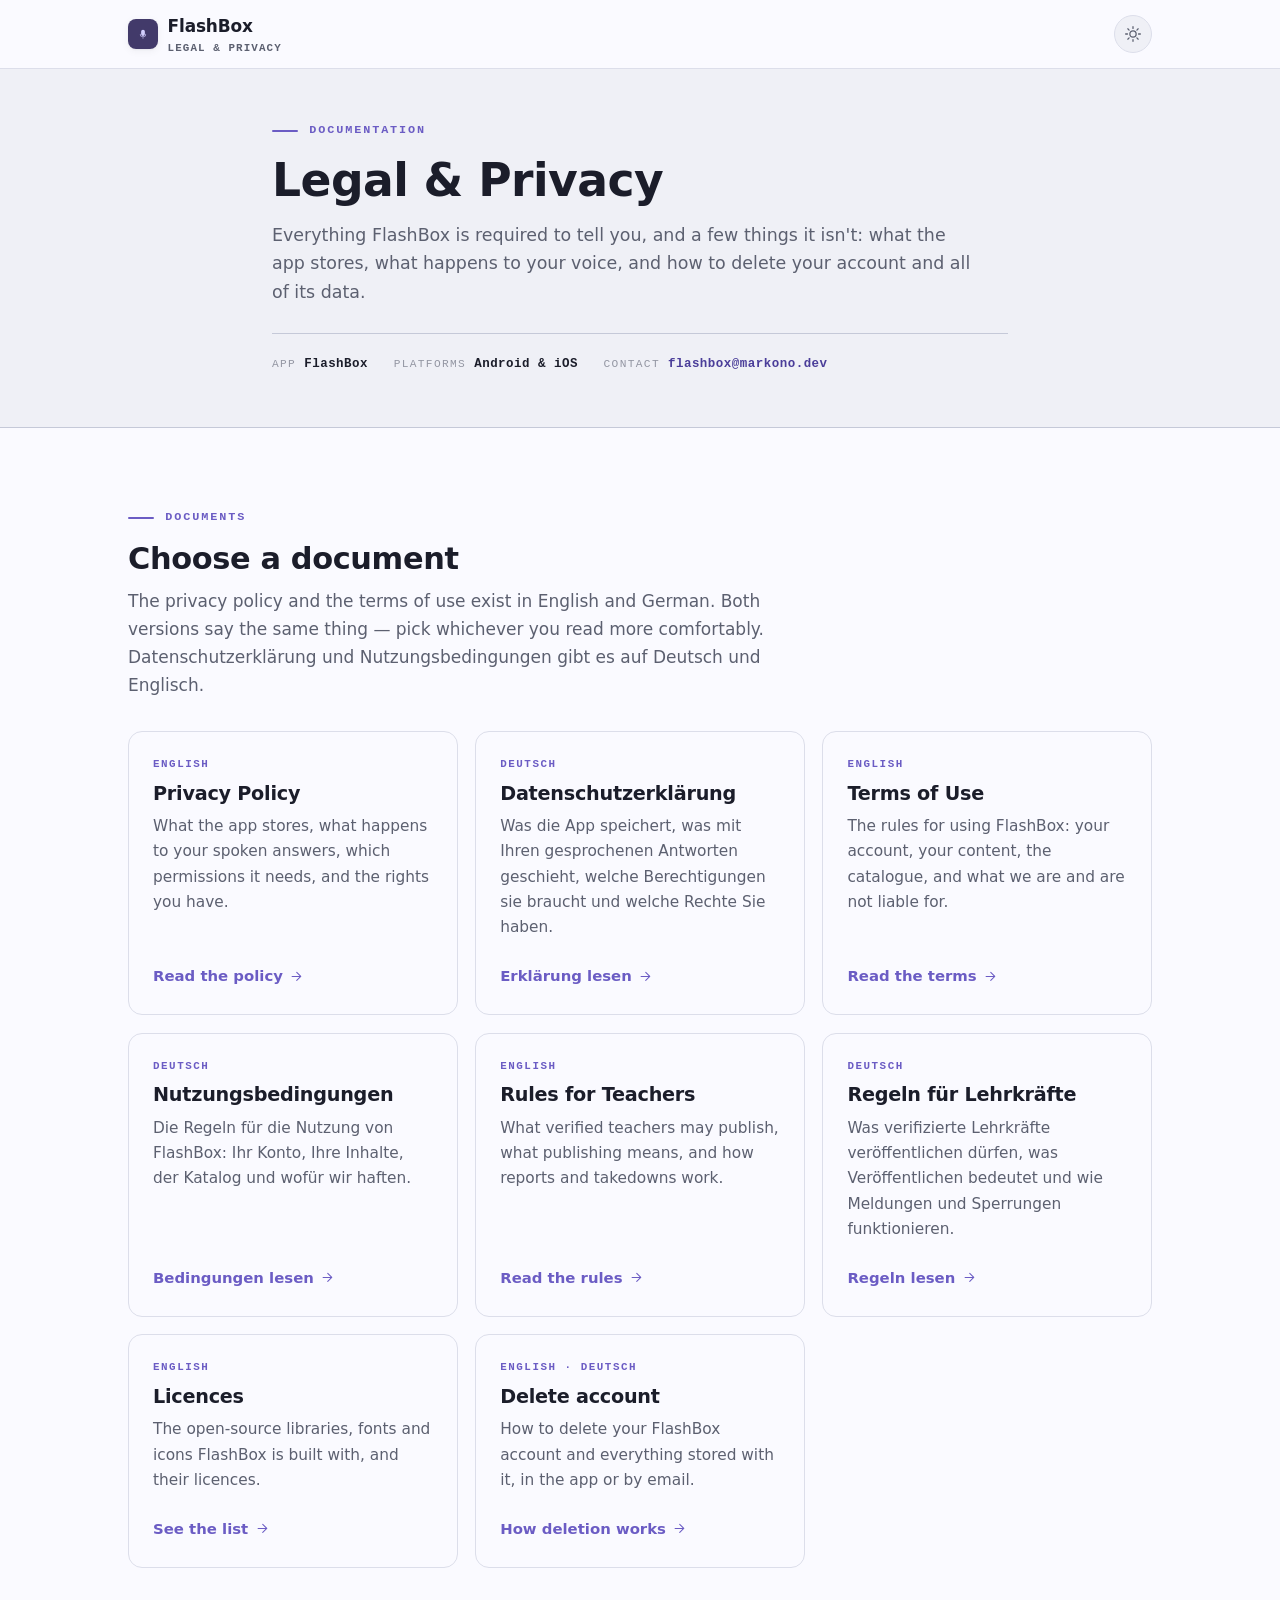
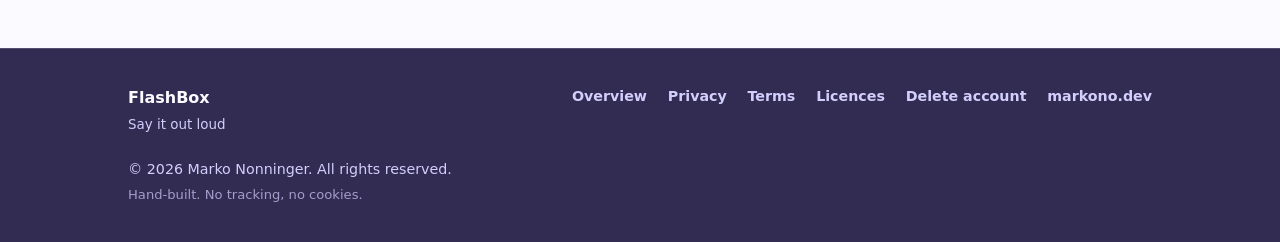
==== commit 1c4e1538: "Rules for teachers (EN/DE); terms and privacy cover published decks, user names and deck reports Co-" ====
--- a/index.html
+++ b/index.html
@@ -160,6 +160,34 @@
           </span>
         </a>
 
+        <a class="doc-card" href="teacher-rules.html" hreflang="en">
+          <span class="doc-card__lang">English</span>
+          <h3 class="doc-card__title">Rules for Teachers</h3>
+          <p class="doc-card__text">
+            What verified teachers may publish, what publishing means, and how reports and takedowns work.
+          </p>
+          <span class="doc-card__go">
+            Read the rules
+            <svg class="icon" viewBox="0 0 24 24" aria-hidden="true" focusable="false">
+              <path d="M5 12h13M12.5 5.5 19 12l-6.5 6.5"/>
+            </svg>
+          </span>
+        </a>
+
+        <a class="doc-card" href="regeln-fuer-lehrkraefte.html" hreflang="de" lang="de">
+          <span class="doc-card__lang">Deutsch</span>
+          <h3 class="doc-card__title">Regeln für Lehrkräfte</h3>
+          <p class="doc-card__text">
+            Was verifizierte Lehrkräfte veröffentlichen dürfen, was Veröffentlichen bedeutet und wie Meldungen und Sperrungen funktionieren.
+          </p>
+          <span class="doc-card__go">
+            Regeln lesen
+            <svg class="icon" viewBox="0 0 24 24" aria-hidden="true" focusable="false">
+              <path d="M5 12h13M12.5 5.5 19 12l-6.5 6.5"/>
+            </svg>
+          </span>
+        </a>
+
         <a class="doc-card" href="licenses.html" hreflang="en">
           <span class="doc-card__lang">English</span>
           <h3 class="doc-card__title">Licences</h3>
